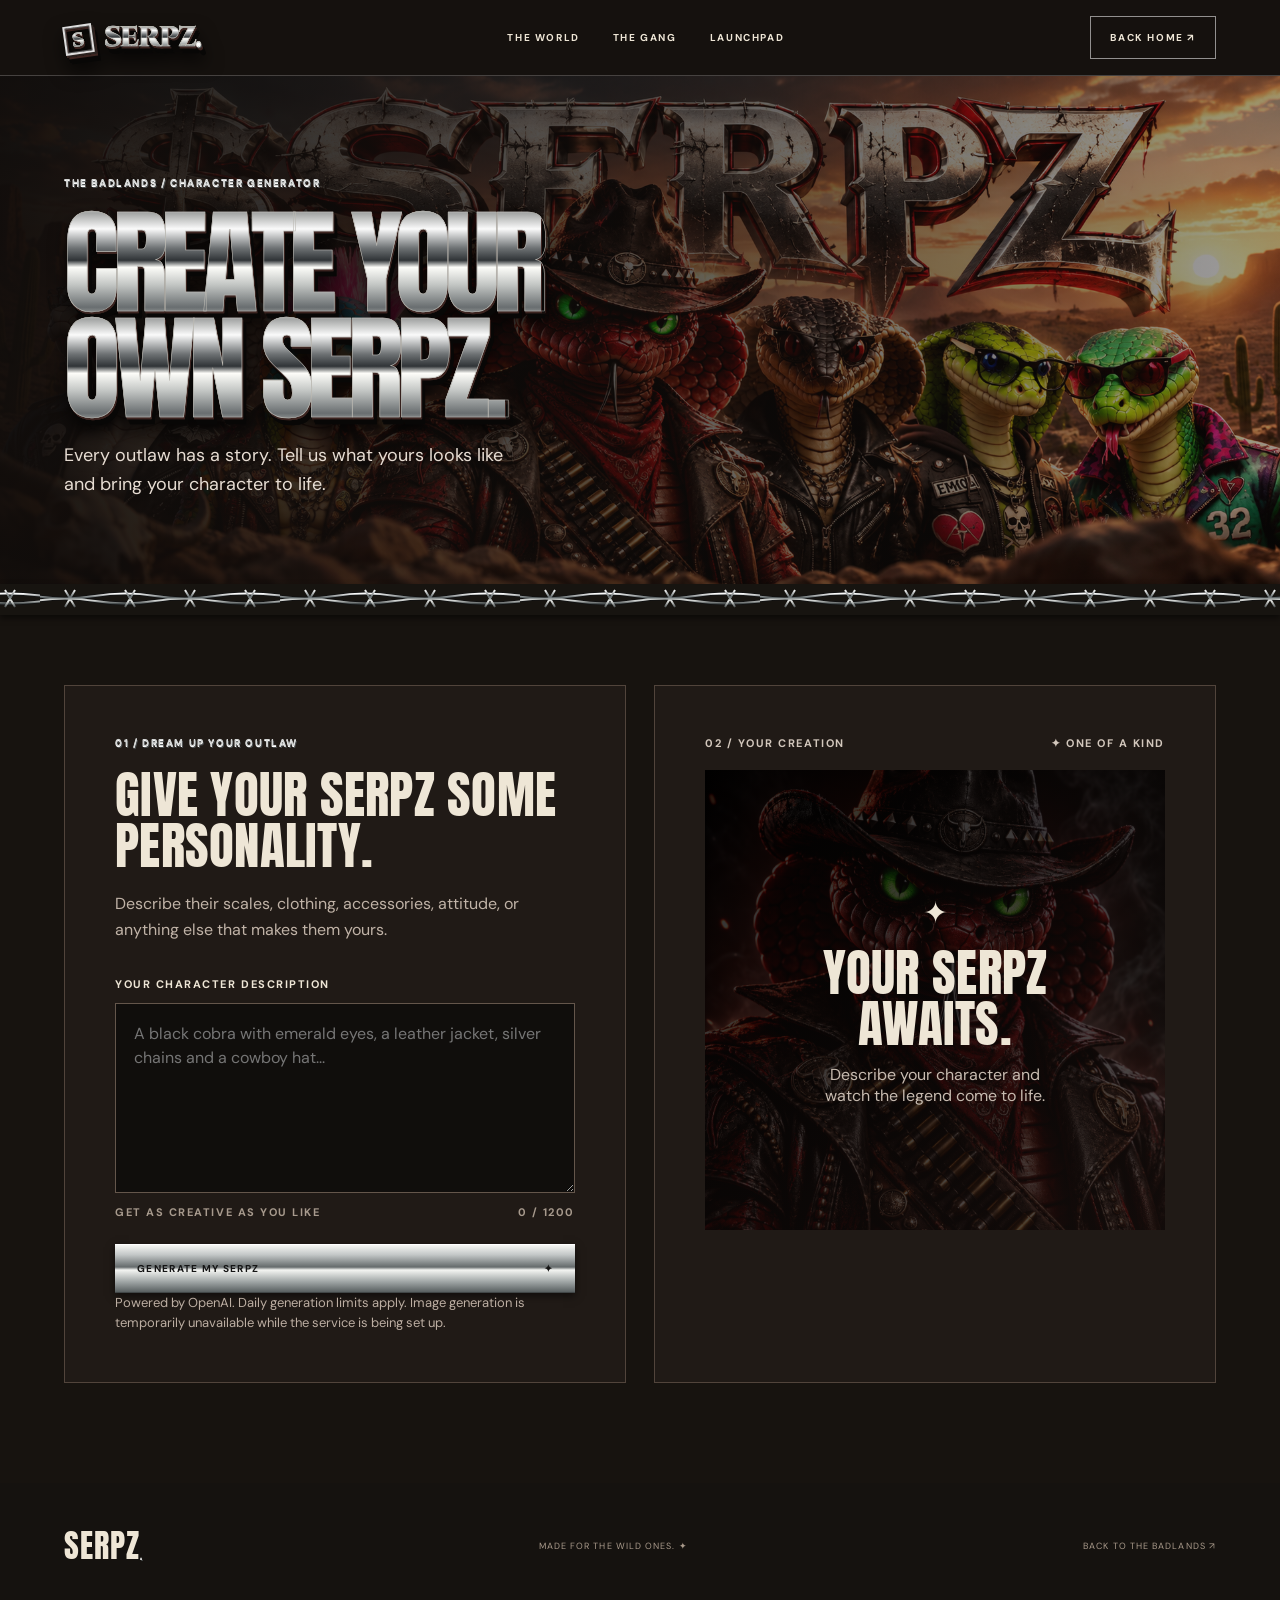
==== generator.html @ e80c1a36 "Add SERPZ character generator page" ====
<!doctype html><html lang="en"><head><meta charset="utf-8"><meta name="viewport" content="width=device-width,initial-scale=1"><meta name="theme-color" content="#16120f"><meta name="description" content="Create your own SERPZ character with AI."><title>SERPZ — Character Generator</title><link rel="preconnect" href="https://fonts.googleapis.com"><link rel="preconnect" href="https://fonts.gstatic.com" crossorigin><link href="https://fonts.googleapis.com/css2?family=Anton&family=Cinzel:wght@700;900&family=DM+Sans:wght@400;500;600;700&display=swap" rel="stylesheet"><link rel="stylesheet" href="style.css"><link rel="stylesheet" href="generator.css"></head>
<body><header class="nav generator-nav"><a href="index.html" class="brand"><span class="brand-mark chrome">S</span> <span class="chrome">SERPZ<span class="brand-dot">.</span></span></a><nav aria-label="Main navigation"><a href="index.html">THE WORLD</a><a href="index.html#gang">THE GANG</a><a href="launchpad.html">LAUNCHPAD</a></nav><a class="nav-cta" href="index.html">BACK HOME ↗</a></header>
<main class="generator-main"><section class="generator-intro"><p class="overline">THE BADLANDS / CHARACTER GENERATOR</p><h1 class="chrome-heading"><span class="chrome">CREATE YOUR</span><br><span class="chrome">OWN SERPZ.</span></h1><p>Every outlaw has a story. Tell us what yours looks like and bring your character to life.</p></section><div class="wire" aria-hidden="true"></div><section class="generator-section"><div class="generator-grid"><div class="generator-panel"><p class="overline">01 / DREAM UP YOUR OUTLAW</p><h2>GIVE YOUR SERPZ SOME <span class="chrome">PERSONALITY.</span></h2><p>Describe their scales, clothing, accessories, attitude, or anything else that makes them yours.</p><form id="generator-form"><label for="description">YOUR CHARACTER DESCRIPTION</label><textarea id="description" name="description" required maxlength="1200" placeholder="A black cobra with emerald eyes, a leather jacket, silver chains and a cowboy hat..."></textarea><div class="field-meta"><span>GET AS CREATIVE AS YOU LIKE</span><span><span id="count">0</span> / 1200</span></div><button class="button primary generate-button" type="submit">GENERATE MY SERPZ <span>✦</span></button><p class="form-note">Powered by OpenAI. Daily generation limits apply. Image generation is temporarily unavailable while the service is being set up.</p></form><p id="status" role="status" aria-live="polite"></p></div><div class="result-panel"><div class="result-header"><span>02 / YOUR CREATION</span><span>✦ ONE OF A KIND</span></div><div class="result-image"><img id="result" alt="Your generated SERPZ character" hidden><div id="placeholder"><span>✦</span><h3>YOUR SERPZ<br>AWAITS.</h3><p>Describe your character and watch the legend come to life.</p></div></div><div class="result-actions"><button class="button primary" id="save" type="button" hidden>SAVE IMAGE ↓</button><p id="save-hint" hidden>On a phone, choose Save Image or Add to Photos from the share menu. If needed, press and hold the image to save it.</p></div></div></div></section></main><footer><a href="index.html" class="brand">SERPZ<span class="brand-dot">.</span></a><span>MADE FOR THE WILD ONES. ✦</span><a href="index.html">BACK TO THE BADLANDS ↗</a></footer><script type="module" src="generator.js"></script></body></html>
---- style.css ----
:root{--ink:#171410;--cream:#eee6d6;--orange:#f16431;--red:#9e261e}*{box-sizing:border-box}html{scroll-behavior:smooth}body{margin:0;background:var(--ink);color:var(--cream);font-family:'DM Sans',sans-serif}a{color:inherit;text-decoration:none}button{font:inherit}.nav{height:76px;position:absolute;top:0;left:0;right:0;z-index:10;display:flex;align-items:center;padding:0 5%;gap:40px;border-bottom:1px solid #ffffff35}.brand{font:32px Anton,sans-serif;letter-spacing:1px}.brand-mark{display:inline-grid;place-items:center;width:29px;height:29px;border:2px solid var(--orange);font-size:19px;margin-right:5px;transform:rotate(-8deg)}.brand-dot{color:var(--orange)}.nav nav{display:flex;gap:33px;margin:auto}.nav nav a,.nav-cta{font-size:10px;font-weight:700;letter-spacing:.16em}.nav-cta{border:1px solid #fff8;padding:14px 19px}.nav-cta span{margin-left:20px;color:var(--orange)}.hero{height: min(900px,100svh);min-height:660px;position:relative;overflow:hidden;display:flex;align-items:center}.hero-image{position:absolute;inset:-7% 0;background:url('assets/gang.png') center 48%/cover no-repeat;will-change:transform}.hero-shade{position:absolute;inset:0;background:linear-gradient(90deg,rgba(15,12,10,.93) 0%,rgba(15,12,10,.73) 30%,rgba(15,12,10,.18) 70%),linear-gradient(0deg,#171410 0%,transparent 27%,#16120f55 100%)}.hero-content{position:relative;padding:70px 5% 0;max-width:850px}.eyebrow,.overline,.section-kicker,.hero-bottom,.frame-label,.portrait span,.chart-top,.contract>span{font-size:10px;font-weight:700;letter-spacing:.16em}.eyebrow{color:#ead8c1}.live-dot{display:inline-block;background:#ec6536;width:7px;height:7px;border-radius:50%;box-shadow:0 0 12px #f67339;margin-right:8px}.slash{color:var(--orange);margin:0 8px}h1,h2,h3,p{margin:0}h1,h2,h3{font-family:Anton,Impact,sans-serif;font-weight:400;line-height:.92;letter-spacing:.005em}h1{font-size:clamp(74px,10vw,146px);margin:25px 0}h1 em{font-style:normal;color:var(--orange)}.hero-content>p{font-size:17px;line-height:1.6;color:#eee3d2}.hero-actions{display:flex;flex-wrap:wrap;gap:12px;margin-top:31px}.button{display:inline-flex;align-items:center;justify-content:center;gap:38px;padding:18px 22px;font-size:10px;font-weight:700;letter-spacing:.13em}.primary{background:var(--orange);color:#17120e}.ghost{border:1px solid #ffffff77}.play{color:var(--orange)}.hero-bottom{position:absolute;bottom:25px;left:5%;right:5%;display:flex;justify-content:space-between;color:#c7b5a4}.hero-bottom b{color:var(--orange);margin-left:10px}.ticker{overflow:hidden;background:var(--orange);color:#21150f;white-space:nowrap;padding:14px 0;font:17px Anton,sans-serif;letter-spacing:.08em}.ticker div{display:inline-block;animation:marquee 30s linear infinite}.ticker i{font-style:normal;margin:0 24px}@keyframes marquee{to{transform:translateX(-50%)}}.section{padding:100px 5%}.section-kicker{display:flex;justify-content:space-between;color:#b9a999;border-bottom:1px solid #ffffff2c;padding-bottom:18px;margin-bottom:75px}.intro{background:#e8dfce;color:#211b17}.intro .section-kicker{color:#76695b;border-color:#211b1733}.intro-grid{display:grid;grid-template-columns:1.3fr .7fr;gap:6%;align-items:start}.section h2,.closing h2{font-size:clamp(58px,7.8vw,112px)}.section h2 span,.closing h2 span{color:var(--orange)}.intro-copy{max-width:420px}.asterisk{font-size:45px;color:var(--orange);margin-bottom:18px}.intro-copy p{font-size:20px;line-height:1.4}.intro-copy .muted{font-size:14px;line-height:1.8;color:#6e6257;margin:18px 0 24px}.text-link{display:inline-block;font-size:10px;letter-spacing:.14em;font-weight:700;border-bottom:1px solid var(--orange);padding-bottom:10px}.text-link span{color:var(--orange);margin-left:30px}.world-frame{margin-top:85px;position:relative;overflow:hidden;background:#33231c}.world-frame img{display:block;width:100%;max-height:560px;object-fit:cover;transition:transform .7s}.world-frame:hover img{transform:scale(1.03)}.frame-label{display:flex;justify-content:space-between;background:#1c1713;color:#dfd0be;padding:16px}.gang{background:#1b1713}.section-title,.market-header{display:flex;justify-content:space-between;align-items:end;gap:40px;margin-bottom:45px}.overline{color:var(--orange);margin-bottom:20px}.section-title>p,.market-copy{max-width:300px;color:#b4a697;font-size:14px;line-height:1.8}.cards{display:grid;grid-template-columns:1fr 1fr 1fr;gap:18px}.character{min-width:0}.portrait{position:relative;overflow:hidden;aspect-ratio:1/1.15;background:#2d251e;perspective:900px}.portrait img{height:100%;width:100%;object-fit:cover;transition:transform .65s;filter:saturate(.85)}.character:hover img{transform:scale(1.06) rotate(1deg)}.third .portrait img{object-position:50%}.portrait:after{content:'';position:absolute;inset:50% 0 0;background:linear-gradient(transparent,#15110e99);pointer-events:none}.portrait span{position:absolute;z-index:1;bottom:17px;left:18px}.card-bottom{display:flex;justify-content:space-between;border-bottom:1px solid #ffffff33;padding:22px 0}.card-bottom small{font-size:9px;letter-spacing:.12em;color:#a99a8b}.card-bottom h3{font-size:28px;margin-top:10px}.card-bottom>span{color:var(--orange);font-size:22px}.market{background:#25201a}.market-copy .text-link{display:block;margin-top:25px;color:#e9dfd0;width:max-content}.chart-shell{border:1px solid #77685b;background:#11100f}.chart-top{display:flex;justify-content:space-between;padding:18px 20px;border-bottom:1px solid #ffffff20}.chart-top small{color:#8a7e72}.chart-top>span{color:#ab9b8c}.chart-loading{height:520px;display:grid;place-items:center;text-align:center;color:#aa9b8d;font-size:11px;letter-spacing:.12em}.chart-loading a{color:var(--orange);display:block;margin-top:15px}.spinner{width:25px;height:25px;border:2px solid #594b40;border-top-color:var(--orange);border-radius:50%;animation:spin 1s linear infinite;margin:0 auto 16px}@keyframes spin{to{transform:rotate(360deg)}}.chart-loading iframe{border:0;width:100%;height:100%}.chart-loading:has(iframe){display:block}.trade{background:#e8dfce;color:#211b17}.trade .section-kicker{color:#76695b;border-color:#211b1733}.trade-grid{display:grid;grid-template-columns:1fr 1fr;gap:12%}.trade-grid>div>p:not(.overline){max-width:380px;color:#6e6257;line-height:1.7;margin-top:25px;font-size:14px}.contract{border:1px solid #b9ab99;padding:20px;margin-top:45px;max-width:500px}.contract>span{display:flex;justify-content:space-between;color:#796b5e}.contract button{border:0;background:transparent;color:#bc4a27;font-size:10px;letter-spacing:.1em;cursor:pointer;font-weight:bold}.contract code{display:block;overflow-wrap:anywhere;margin-top:15px;font-size:12px}.contract #copy-status{font-size:11px;color:#a13d20;margin-top:6px}.platforms a{display:flex;justify-content:space-between;align-items:center;padding:22px 4px;border-bottom:1px solid #b5a898;font:25px Anton,sans-serif;transition:padding .2s,color .2s}.platforms a:hover{padding-left:14px;color:#bc4a27}.platforms b{font:10px 'DM Sans',sans-serif;color:#ab6a50;margin-right:23px}.platforms small{font:9px 'DM Sans',sans-serif;color:#8d7c6e;letter-spacing:.1em;margin-left:12px}.platforms a>span:last-child{font:24px 'DM Sans';color:#c65b36}.closing{position:relative;min-height:600px;display:grid;place-items:center;text-align:center;overflow:hidden}.closing-img{position:absolute;inset:0;background:linear-gradient(#1a120c88,#1a120cd9),url('assets/gang.png') center/cover}.closing-content{position:relative;padding:80px 20px}.closing-content p{font-size:10px;letter-spacing:.2em;color:#ffb18c;font-weight:bold;margin-bottom:25px}.closing h2{margin-bottom:35px}footer{padding:38px 5%;display:flex;align-items:center;justify-content:space-between;gap:20px;background:#15120f}footer span,footer>a:last-child{font-size:9px;letter-spacing:.12em;color:#a99a8b}.reveal{opacity:0;transform:translateY(35px) rotateX(3deg);transition:opacity .8s,transform .8s}.reveal.visible{opacity:1;transform:none}@media(max-width:800px){.nav nav{display:none}.nav-cta{margin-left:auto}.hero{min-height:720px}.hero-image{background-position:58% center}.hero-shade{background:linear-gradient(90deg,#110e0cd9,#110e0c60),linear-gradient(0deg,#171410,transparent 45%)}.hero-content{padding-top:100px}.hero-bottom span:nth-child(2){display:none}.section{padding:70px 6%}.section-kicker{margin-bottom:50px}.section-kicker span:last-child{display:none}.intro-grid,.trade-grid{grid-template-columns:1fr;gap:38px}.intro-copy{margin-left:auto}.world-frame{margin-top:50px}.section-title,.market-header{align-items:start;flex-direction:column}.cards{grid-template-columns:1fr 1fr}.third{display:none}.portrait{aspect-ratio:1/1.2}.chart-loading{height:430px}.platforms{margin-top:10px}footer{flex-wrap:wrap}footer span{display:none}}@media(max-width:480px){.nav{height:68px}.brand{font-size:26px}.nav-cta{padding:12px;font-size:9px}.hero{min-height:680px}.hero-content>p{font-size:15px}.hero-actions{flex-direction:column;align-items:flex-start}.hero-bottom{font-size:8px}.section h2,.closing h2{font-size:58px}.cards{gap:10px}.card-bottom h3{font-size:21px}.card-bottom small{font-size:8px}.chart-loading{height:380px}.platforms a{font-size:22px}.platforms small{font-size:8px}.closing{min-height:480px}}@media(prefers-reduced-motion:reduce){html{scroll-behavior:auto}.ticker div{animation:none}.reveal{opacity:1;transform:none;transition:none}.hero-image{transform:none!important}}
/* Polished, beveled chrome for the SERPZ identity and feature headings. */
.chrome-heading,.nav .brand{font-family:'Cinzel',Georgia,serif;font-weight:900;letter-spacing:-.055em;filter:drop-shadow(1px 2px 0 #3c2420) drop-shadow(3px 5px 0 #080706) drop-shadow(0 8px 9px #000a)}
.chrome-heading .chrome,.nav .brand .chrome{color:#d8d8d5;background:linear-gradient(180deg,#fff 0%,#f4f4f0 10%,#a4a6a5 22%,#fafafa 31%,#6e7274 42%,#303437 49%,#fdfdf9 53%,#c3c6c4 63%,#696e70 76%,#e7e8e4 88%,#777c7d 100%);background-clip:text;-webkit-background-clip:text;-webkit-text-fill-color:transparent;-webkit-text-stroke:.6px #bbb9b2}
.hero .chrome-heading{font-size:clamp(64px,8vw,118px);line-height:1.02;letter-spacing:-.045em}
.gang .chrome-heading{font-size:clamp(52px,6.4vw,94px);line-height:1.02}
.nav .brand{font-size:28px;letter-spacing:-.045em}.nav .brand-mark{border-color:#ddd;box-shadow:inset 0 0 0 1px #555,2px 2px 0 #29211e;font-family:'Cinzel',Georgia,serif;font-weight:900;letter-spacing:0}.nav .brand-dot{-webkit-text-fill-color:transparent;color:inherit}
@media(max-width:480px){.hero .chrome-heading{font-size:clamp(48px,12vw,64px)}.gang .chrome-heading{font-size:clamp(43px,10vw,58px)}}
/* Chrome hardware and barbed-wire trim. */
:root{--orange:#d3d5d4}
.primary,.ticker{background:linear-gradient(180deg,#fbfbf8 0%,#c3c7c7 22%,#656b6c 47%,#f4f5f2 53%,#a3a9a9 76%,#52595a 100%);color:#151515}
.primary{box-shadow:inset 0 1px #fff,inset 0 -1px #414647,0 3px 8px #0008}
.brand-dot,.overline,.asterisk,.card-bottom>span,.platforms a>span:last-child,.hero-bottom b,.play,.text-link span,.slash{color:#d3d5d4;text-shadow:0 1px #fff,1px 2px #4a4e4f}
.section h2:not(.chrome-heading) span,.closing h2 span{color:#d9dbda;background:linear-gradient(180deg,#fff 5%,#a8adad 32%,#484e50 48%,#f8f8f6 53%,#909697 82%,#e9eae8 100%);background-clip:text;-webkit-background-clip:text;-webkit-text-fill-color:transparent;filter:drop-shadow(2px 3px 0 #383b3b)}
.live-dot{background:linear-gradient(#fff,#777);box-shadow:0 0 9px #e1e4e5}
.contract button,.chart-loading a{color:#666d6f}.market-copy .text-link,.text-link{border-color:#aeb3b3}.platforms a:hover{color:#737b7c}.closing-content p{color:#d7d8d5}.spinner{border-top-color:#e5e7e6}
.wire{position:relative;height:31px;background:#171410 url('assets/barbed-wire.svg') repeat-x center/240px 30px;z-index:2;filter:drop-shadow(0 3px 3px #0008)}

.platforms b,.contract #copy-status{color:#747b7d}
/* Scrollable character dossiers. */
.gang-toolbar{display:flex;align-items:center;justify-content:space-between;gap:20px;margin:0 0 20px;font-size:10px;font-weight:700;letter-spacing:.15em;color:#c9beb0}.gang-hint{color:#81766c}.gang-controls{display:flex;gap:8px}.gang-controls button,.bio-close{width:44px;height:44px;background:transparent;border:1px solid #91857a;color:#e8e4dc;font-size:21px;cursor:pointer}.gang-controls button:hover,.bio-close:hover{background:#deded9;color:#171410}.cards{display:flex;gap:18px;overflow-x:auto;scroll-snap-type:x mandatory;scroll-behavior:smooth;padding-bottom:15px;scrollbar-width:thin;scrollbar-color:#817c75 #29231d}.character-button{display:block;flex:0 0 calc((100% - 36px)/3);min-width:0;scroll-snap-align:start;text-align:left;color:inherit;background:none;border:0;padding:0;cursor:pointer;font:inherit}.character-button .portrait{display:block}.character-button .card-bottom{display:flex;width:100%}.character-button .card-bottom strong{display:block;font:400 28px Anton,Impact,sans-serif;margin-top:10px}.character-button .card-bottom>span:last-child{color:#d3d5d4;font-size:22px}.character-button:focus-visible,.gang-controls button:focus-visible,.bio-close:focus-visible{outline:2px solid #fff;outline-offset:4px}#character-dialog{max-width:min(850px,92vw);width:100%;max-height:90vh;overflow:auto;padding:0;border:1px solid #b4afa6;background:#1b1713;color:#eee6d6}#character-dialog::backdrop{background:#080706d9}.bio-close{position:absolute;top:16px;right:16px;z-index:2;background:#171410d9}.bio-layout{display:grid;grid-template-columns:1fr 1fr}.bio-layout img{width:100%;height:100%;min-height:420px;object-fit:cover}.bio-copy{padding:80px 40px 45px;display:flex;flex-direction:column;align-items:flex-start}.bio-copy h3{font-size:clamp(40px,5vw,65px);margin-bottom:25px}.bio-copy>p:not(.overline){font-size:16px;line-height:1.8;color:#cbbfb0}.bio-stamp{margin-top:auto;padding-top:35px;font-size:9px;font-weight:700;letter-spacing:.14em;color:#9e9385}@media(max-width:800px){.character-button{flex-basis:calc((100% - 18px)/2)}.gang-hint{display:none}}@media(max-width:520px){.character-button{flex-basis:80%}.bio-layout{grid-template-columns:1fr}.bio-layout img{height:260px;min-height:0}.bio-copy{padding:30px 25px}.bio-copy h3{font-size:42px}.gang-controls button{width:40px;height:40px}}
@media(prefers-reduced-motion:reduce){.cards{scroll-behavior:auto}}
---- generator.css ----
.generator-nav{position:relative;background:#15110e}.generator-main{background:#17130f}.generator-intro{padding:100px max(5vw,24px) 85px;background:linear-gradient(90deg,rgba(17,13,11,.97),rgba(17,13,11,.4)),url('assets/gang.png') center 48%/cover}.generator-intro h1{font:clamp(60px,9vw,124px)/.92 Anton,sans-serif;margin:20px 0}.generator-intro>p:last-child{font-size:18px;max-width:460px;color:#e7ddd3;line-height:1.6}.generator-section{padding:70px max(5vw,24px) 100px}.generator-grid{display:grid;grid-template-columns:1fr 1fr;gap:28px;max-width:1300px;margin:auto}.generator-panel,.result-panel{border:1px solid #51443b;background:#201a16;padding:clamp(25px,4vw,50px)}.generator-panel h2{font:clamp(38px,4vw,58px)/1 Anton,sans-serif;margin:20px 0}.generator-panel>p:not(.overline){color:#c0b3a7;line-height:1.6;max-width:480px}.generator-panel form{margin-top:35px}.generator-panel label,.result-header,.field-meta{font-size:11px;letter-spacing:.14em;font-weight:700}.generator-panel label{display:block;margin-bottom:12px}.generator-panel textarea{display:block;width:100%;min-height:190px;resize:vertical;background:#100e0c;border:1px solid #64564b;color:#f7efe8;padding:18px;font:16px/1.5 'DM Sans',sans-serif}.generator-panel textarea:focus{outline:2px solid #eee}.field-meta{display:flex;justify-content:space-between;color:#a79a8d;margin:12px 0 25px}.generate-button{width:100%;justify-content:space-between;border:0;cursor:pointer}.generate-button:disabled{opacity:.5;cursor:wait}.form-note,#status,#save-hint{font-size:13px;color:#bcaea2;line-height:1.5}.result-header{display:flex;justify-content:space-between;gap:10px;color:#d2c7bc;margin-bottom:20px}.result-image{aspect-ratio:1;background:linear-gradient(140deg,rgba(0,0,0,.8),rgba(23,15,13,.76)),url('assets/sheriff.png') center/cover;display:grid;place-items:center;text-align:center}.result-image img{width:100%;height:100%;object-fit:cover}.result-image img[hidden]{display:none}#placeholder{padding:25px}#placeholder span{font-size:30px}#placeholder h3{font:clamp(35px,4vw,55px)/1 Anton,sans-serif;margin:15px 0}#placeholder p{color:#c7bbb0;max-width:250px}.result-actions{margin-top:20px}.result-actions button{cursor:pointer;border:0}.result-actions button[hidden],#save-hint[hidden]{display:none}@media(max-width:750px){.generator-nav nav{display:none}.generator-intro{padding-top:75px}.generator-grid{grid-template-columns:1fr}.generator-section{padding-top:40px}.result-header{font-size:9px}}
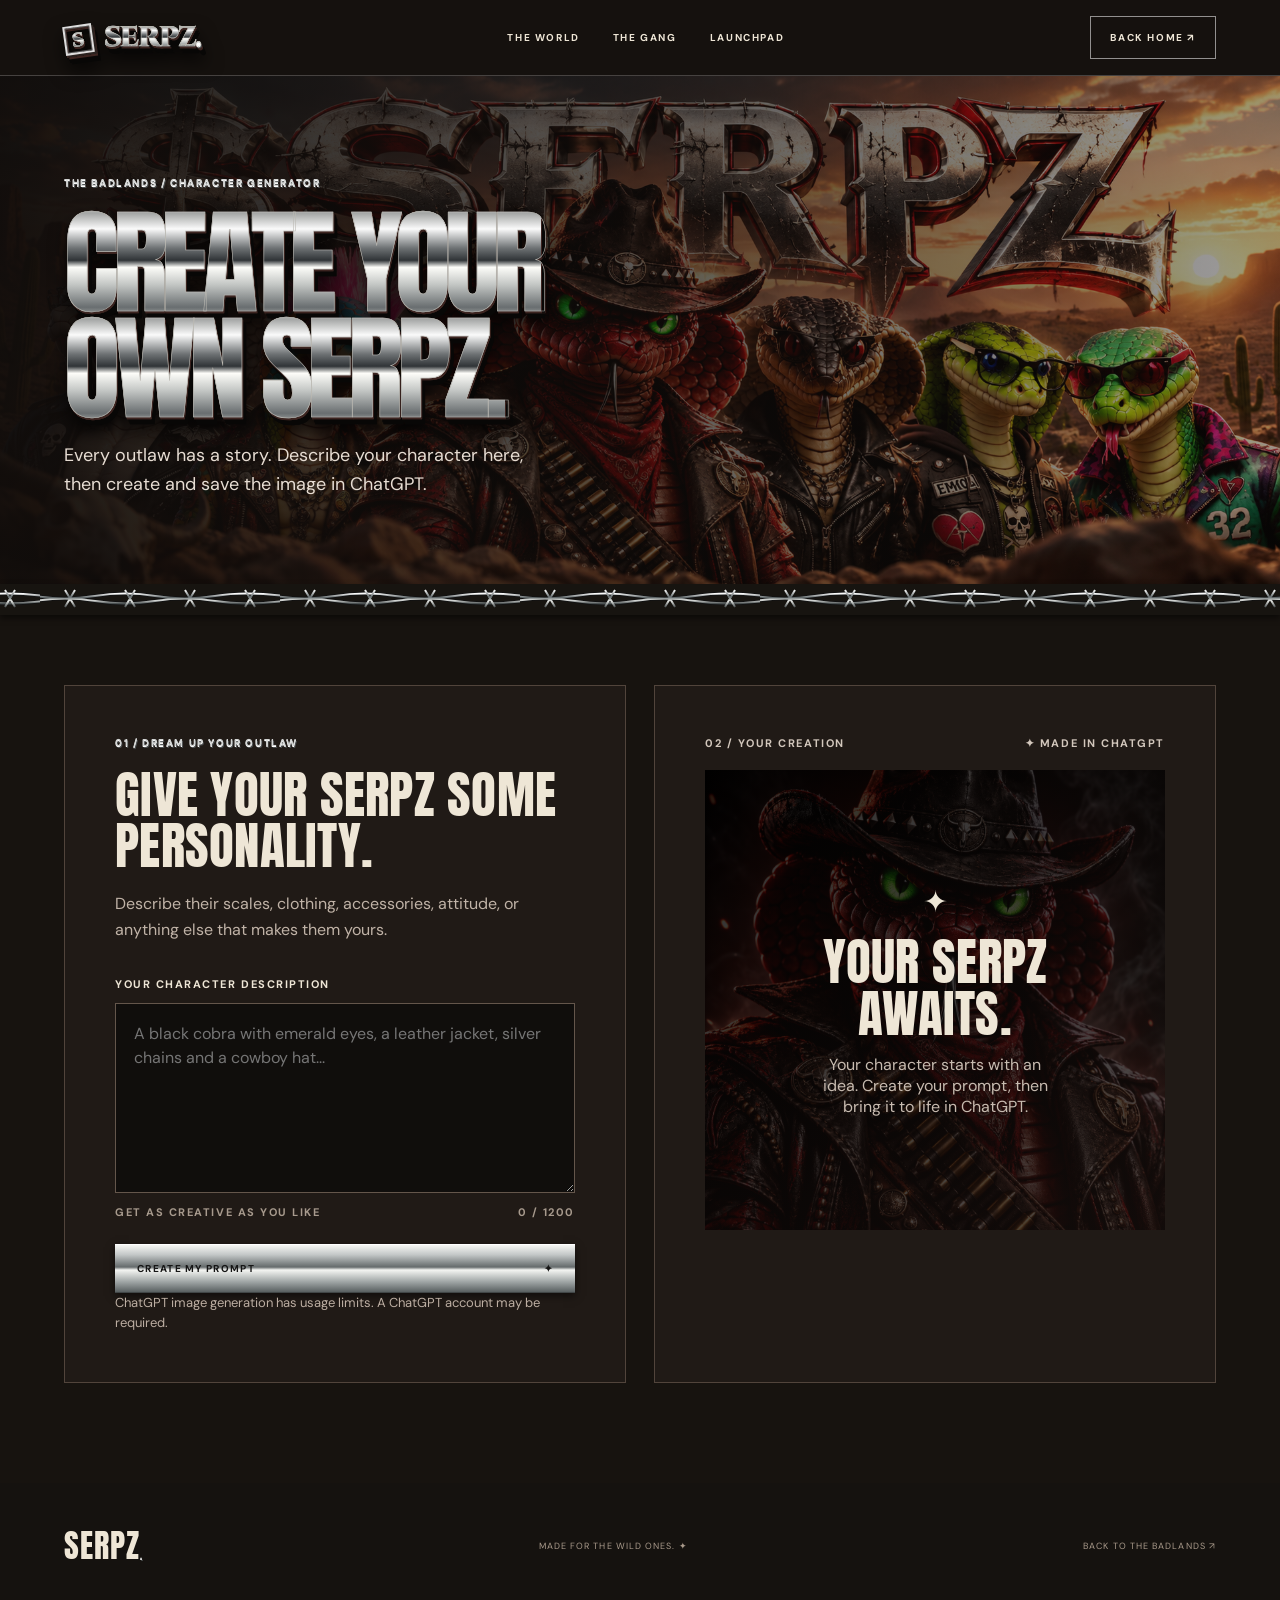
==== commit a3f2dab1: "Add free ChatGPT character prompt flow" ====
--- a/generator.html
+++ b/generator.html
@@ -1,3 +1,3 @@
 <!doctype html><html lang="en"><head><meta charset="utf-8"><meta name="viewport" content="width=device-width,initial-scale=1"><meta name="theme-color" content="#16120f"><meta name="description" content="Create your own SERPZ character with AI."><title>SERPZ — Character Generator</title><link rel="preconnect" href="https://fonts.googleapis.com"><link rel="preconnect" href="https://fonts.gstatic.com" crossorigin><link href="https://fonts.googleapis.com/css2?family=Anton&family=Cinzel:wght@700;900&family=DM+Sans:wght@400;500;600;700&display=swap" rel="stylesheet"><link rel="stylesheet" href="style.css"><link rel="stylesheet" href="generator.css"></head>
 <body><header class="nav generator-nav"><a href="index.html" class="brand"><span class="brand-mark chrome">S</span> <span class="chrome">SERPZ<span class="brand-dot">.</span></span></a><nav aria-label="Main navigation"><a href="index.html">THE WORLD</a><a href="index.html#gang">THE GANG</a><a href="launchpad.html">LAUNCHPAD</a></nav><a class="nav-cta" href="index.html">BACK HOME ↗</a></header>
-<main class="generator-main"><section class="generator-intro"><p class="overline">THE BADLANDS / CHARACTER GENERATOR</p><h1 class="chrome-heading"><span class="chrome">CREATE YOUR</span><br><span class="chrome">OWN SERPZ.</span></h1><p>Every outlaw has a story. Tell us what yours looks like and bring your character to life.</p></section><div class="wire" aria-hidden="true"></div><section class="generator-section"><div class="generator-grid"><div class="generator-panel"><p class="overline">01 / DREAM UP YOUR OUTLAW</p><h2>GIVE YOUR SERPZ SOME <span class="chrome">PERSONALITY.</span></h2><p>Describe their scales, clothing, accessories, attitude, or anything else that makes them yours.</p><form id="generator-form"><label for="description">YOUR CHARACTER DESCRIPTION</label><textarea id="description" name="description" required maxlength="1200" placeholder="A black cobra with emerald eyes, a leather jacket, silver chains and a cowboy hat..."></textarea><div class="field-meta"><span>GET AS CREATIVE AS YOU LIKE</span><span><span id="count">0</span> / 1200</span></div><button class="button primary generate-button" type="submit">GENERATE MY SERPZ <span>✦</span></button><p class="form-note">Powered by OpenAI. Daily generation limits apply. Image generation is temporarily unavailable while the service is being set up.</p></form><p id="status" role="status" aria-live="polite"></p></div><div class="result-panel"><div class="result-header"><span>02 / YOUR CREATION</span><span>✦ ONE OF A KIND</span></div><div class="result-image"><img id="result" alt="Your generated SERPZ character" hidden><div id="placeholder"><span>✦</span><h3>YOUR SERPZ<br>AWAITS.</h3><p>Describe your character and watch the legend come to life.</p></div></div><div class="result-actions"><button class="button primary" id="save" type="button" hidden>SAVE IMAGE ↓</button><p id="save-hint" hidden>On a phone, choose Save Image or Add to Photos from the share menu. If needed, press and hold the image to save it.</p></div></div></div></section></main><footer><a href="index.html" class="brand">SERPZ<span class="brand-dot">.</span></a><span>MADE FOR THE WILD ONES. ✦</span><a href="index.html">BACK TO THE BADLANDS ↗</a></footer><script type="module" src="generator.js"></script></body></html>
+<main class="generator-main"><section class="generator-intro"><p class="overline">THE BADLANDS / CHARACTER GENERATOR</p><h1 class="chrome-heading"><span class="chrome">CREATE YOUR</span><br><span class="chrome">OWN SERPZ.</span></h1><p>Every outlaw has a story. Describe your character here, then create and save the image in ChatGPT.</p></section><div class="wire" aria-hidden="true"></div><section class="generator-section"><div class="generator-grid"><div class="generator-panel"><p class="overline">01 / DREAM UP YOUR OUTLAW</p><h2>GIVE YOUR SERPZ SOME <span class="chrome">PERSONALITY.</span></h2><p>Describe their scales, clothing, accessories, attitude, or anything else that makes them yours.</p><form id="generator-form"><label for="description">YOUR CHARACTER DESCRIPTION</label><textarea id="description" name="description" required maxlength="1200" placeholder="A black cobra with emerald eyes, a leather jacket, silver chains and a cowboy hat..."></textarea><div class="field-meta"><span>GET AS CREATIVE AS YOU LIKE</span><span><span id="count">0</span> / 1200</span></div><button class="button primary generate-button" type="submit">CREATE MY PROMPT <span>✦</span></button><p class="form-note">ChatGPT image generation has usage limits. A ChatGPT account may be required.</p></form><p id="status" role="status" aria-live="polite"></p></div><div class="result-panel"><div class="result-header"><span>02 / YOUR CREATION</span><span>✦ MADE IN CHATGPT</span></div><div class="result-image"><div id="placeholder"><span>✦</span><h3>YOUR SERPZ<br>AWAITS.</h3><p>Your character starts with an idea. Create your prompt, then bring it to life in ChatGPT.</p></div></div><div class="result-actions" id="prompt-result" hidden><label for="prompt-output">YOUR SERPZ PROMPT</label><textarea id="prompt-output" readonly aria-label="Your SERPZ prompt"></textarea><button class="button primary" id="copy-prompt" type="button">COPY PROMPT ↗</button><a class="button ghost open-chatgpt" href="https://chatgpt.com/" target="_blank" rel="noopener noreferrer">OPEN CHATGPT ↗</a><p id="save-hint">Paste the prompt into ChatGPT and ask it to create your image. When it is ready, save or download it from ChatGPT. On a phone, choose Save Image or Add to Photos if available.</p><p id="copy-status" role="status" aria-live="polite"></p></div></div></div></section></main><footer><a href="index.html" class="brand">SERPZ<span class="brand-dot">.</span></a><span>MADE FOR THE WILD ONES. ✦</span><a href="index.html">BACK TO THE BADLANDS ↗</a></footer><script type="module" src="generator.js"></script></body></html>
--- a/generator.css
+++ b/generator.css
@@ -1 +1,2 @@
 .generator-nav{position:relative;background:#15110e}.generator-main{background:#17130f}.generator-intro{padding:100px max(5vw,24px) 85px;background:linear-gradient(90deg,rgba(17,13,11,.97),rgba(17,13,11,.4)),url('assets/gang.png') center 48%/cover}.generator-intro h1{font:clamp(60px,9vw,124px)/.92 Anton,sans-serif;margin:20px 0}.generator-intro>p:last-child{font-size:18px;max-width:460px;color:#e7ddd3;line-height:1.6}.generator-section{padding:70px max(5vw,24px) 100px}.generator-grid{display:grid;grid-template-columns:1fr 1fr;gap:28px;max-width:1300px;margin:auto}.generator-panel,.result-panel{border:1px solid #51443b;background:#201a16;padding:clamp(25px,4vw,50px)}.generator-panel h2{font:clamp(38px,4vw,58px)/1 Anton,sans-serif;margin:20px 0}.generator-panel>p:not(.overline){color:#c0b3a7;line-height:1.6;max-width:480px}.generator-panel form{margin-top:35px}.generator-panel label,.result-header,.field-meta{font-size:11px;letter-spacing:.14em;font-weight:700}.generator-panel label{display:block;margin-bottom:12px}.generator-panel textarea{display:block;width:100%;min-height:190px;resize:vertical;background:#100e0c;border:1px solid #64564b;color:#f7efe8;padding:18px;font:16px/1.5 'DM Sans',sans-serif}.generator-panel textarea:focus{outline:2px solid #eee}.field-meta{display:flex;justify-content:space-between;color:#a79a8d;margin:12px 0 25px}.generate-button{width:100%;justify-content:space-between;border:0;cursor:pointer}.generate-button:disabled{opacity:.5;cursor:wait}.form-note,#status,#save-hint{font-size:13px;color:#bcaea2;line-height:1.5}.result-header{display:flex;justify-content:space-between;gap:10px;color:#d2c7bc;margin-bottom:20px}.result-image{aspect-ratio:1;background:linear-gradient(140deg,rgba(0,0,0,.8),rgba(23,15,13,.76)),url('assets/sheriff.png') center/cover;display:grid;place-items:center;text-align:center}.result-image img{width:100%;height:100%;object-fit:cover}.result-image img[hidden]{display:none}#placeholder{padding:25px}#placeholder span{font-size:30px}#placeholder h3{font:clamp(35px,4vw,55px)/1 Anton,sans-serif;margin:15px 0}#placeholder p{color:#c7bbb0;max-width:250px}.result-actions{margin-top:20px}.result-actions button{cursor:pointer;border:0}.result-actions button[hidden],#save-hint[hidden]{display:none}@media(max-width:750px){.generator-nav nav{display:none}.generator-intro{padding-top:75px}.generator-grid{grid-template-columns:1fr}.generator-section{padding-top:40px}.result-header{font-size:9px}}
+.result-actions[hidden]{display:none}.result-actions label{display:block;font-size:11px;letter-spacing:.14em;font-weight:700;margin-bottom:10px}.result-actions textarea{width:100%;min-height:150px;background:#100e0c;border:1px solid #64564b;color:#f7efe8;padding:14px;font:14px/1.5 'DM Sans',sans-serif;resize:vertical}.result-actions .button{margin:16px 10px 0 0}.open-chatgpt{display:inline-flex}#copy-status{color:#e8dcd1;font-size:13px;line-height:1.5}
